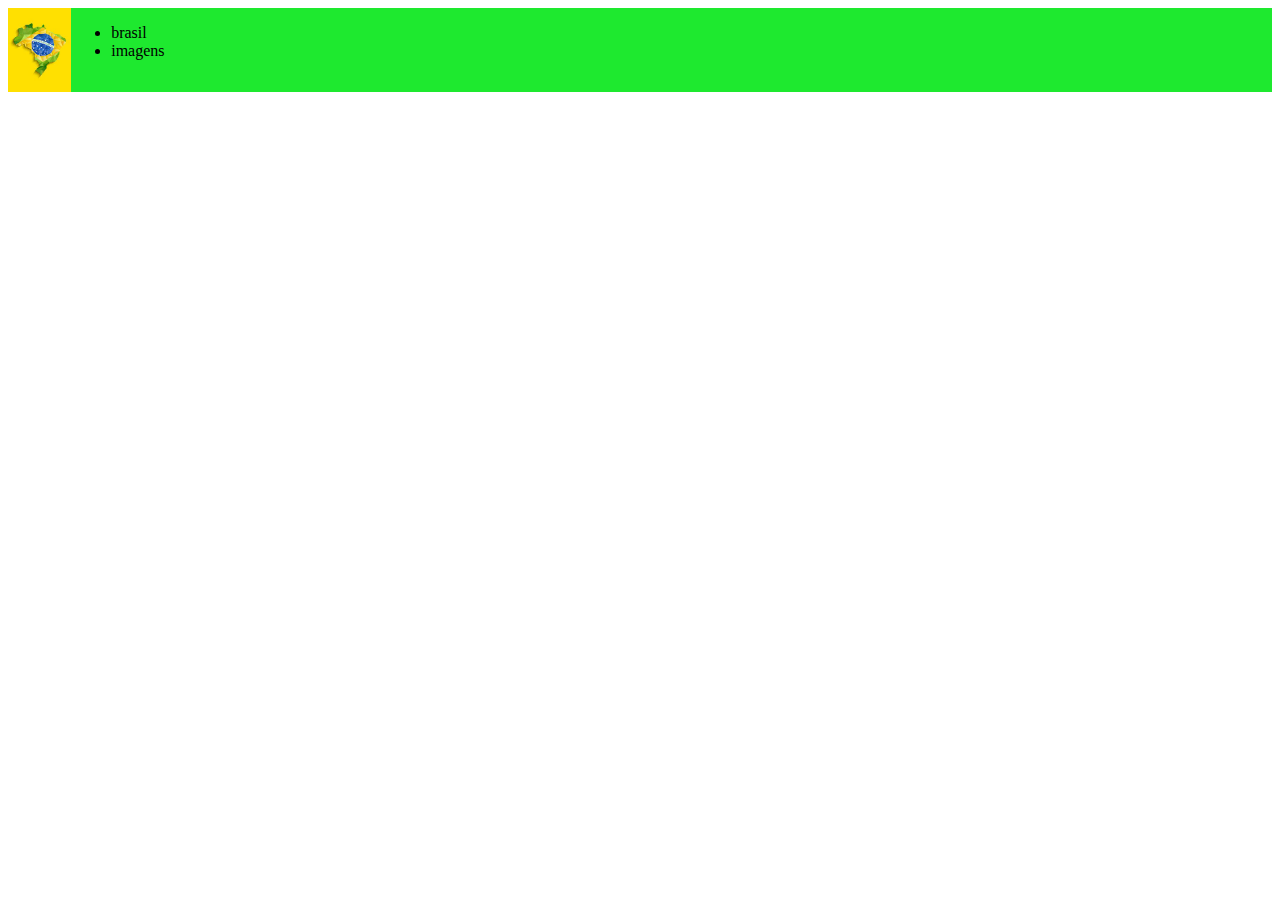
==== index.html @ fd48b2cb "avançando no site" ====
<!DOCTYPE html>
<html lang="en">
<head>
    <meta charset="UTF-8">
    <meta http-equiv="X-UA-Compatible" content="IE=edge">
    <meta name="viewport" content="width=device-width, initial-scale=1.0">
    <title>Document</title>
    <link rel="stylesheet" href="style.css">
</head>
<body>
    <header  class="cabecalho" >
        <img class="cabecalho-imagem" src="images.jpeg" alt="Logo do site">
        <ul  class="cabecalho-lista">
           <li class="cabecalho-lista-item">brasil</li>
           <li class="cabecalho-lista-item">imagens</li>
        </ul>
      <header>

</body>
</html>
---- style.css ----
.cabecalho {
    background-color: rgb(30, 233, 47);
    display: flex;
}


.cabecalho-imagem{
    width: 5%;
}
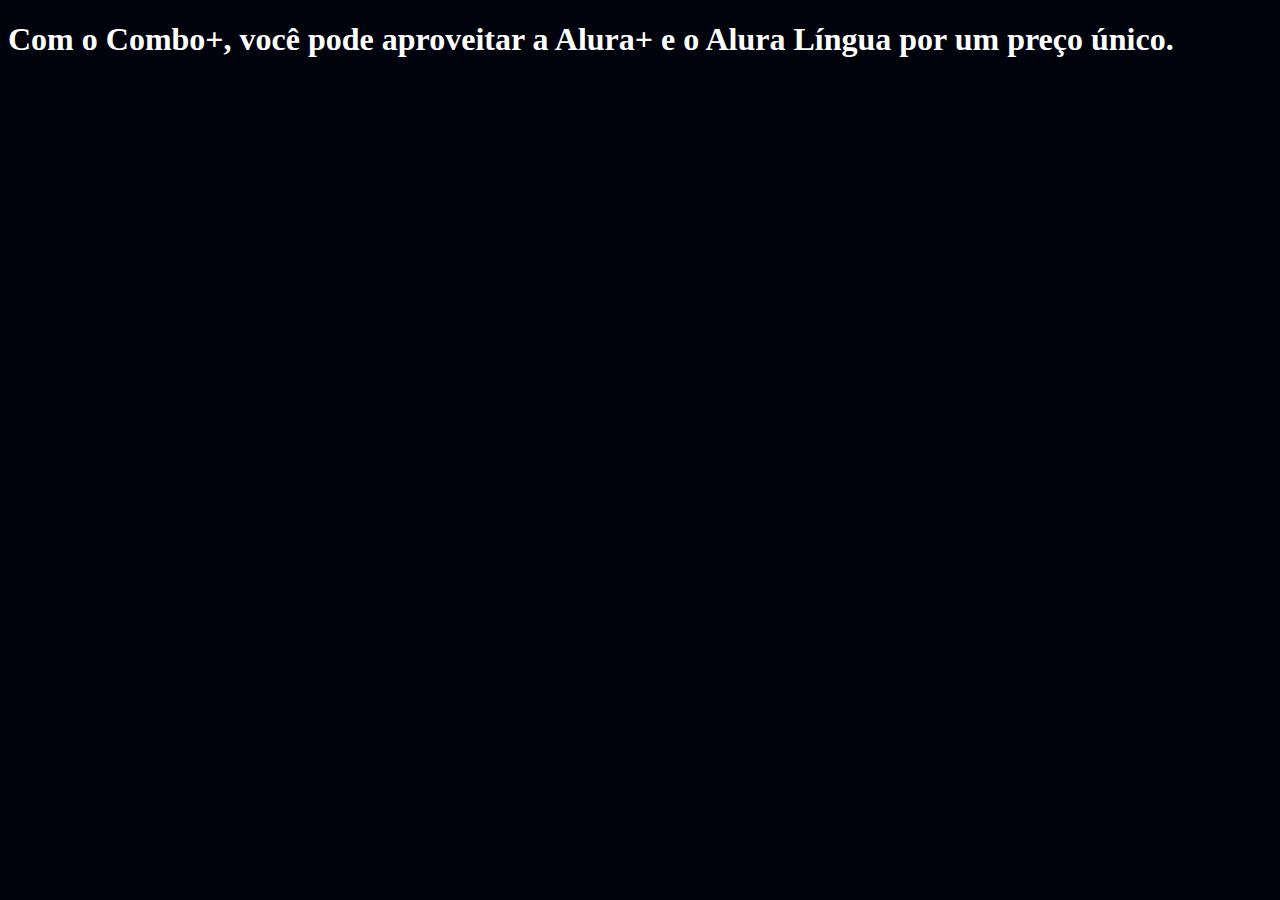
==== commit 9d082a83: "recomeço" ====
--- a/index.html
+++ b/index.html
@@ -1,20 +1,15 @@
 <!DOCTYPE html>
-<html lang="en">
+<html>
+   
 <head>
+    <title>Alura Plus</title>
     <meta charset="UTF-8">
-    <meta http-equiv="X-UA-Compatible" content="IE=edge">
-    <meta name="viewport" content="width=device-width, initial-scale=1.0">
-    <title>Document</title>
+    <meta name="viewport" content="width=device-width, initial-scale=1">
     <link rel="stylesheet" href="style.css">
 </head>
+   
 <body>
-    <header  class="cabecalho" >
-        <img class="cabecalho-imagem" src="images.jpeg" alt="Logo do site">
-        <ul  class="cabecalho-lista">
-           <li class="cabecalho-lista-item">brasil</li>
-           <li class="cabecalho-lista-item">imagens</li>
-        </ul>
-      <header>
+    <h1>Com o Combo+, você pode aproveitar a Alura+ e o Alura Língua por um preço único.                                                                                                                                                                                                                                                                                                                                                                                                       </h1>
+</body>
 
-</body>
 </html>--- a/style.css
+++ b/style.css
@@ -1,10 +1,11 @@
-.cabecalho {
-    background-color: rgb(30, 233, 47);
-    display: flex;
+:root{
+    --branco-principal: #FFFFFF;
+    --cinza-secundario: #c0c0c0;
+    --botao-azul: #167BF7;
+    --cor-de-fundo: #00030c;
 }
 
-
-.cabecalho-imagem{
-    width: 5%;
-}
-
+body{
+    background-color: var(--cor-de-fundo);
+    color: var(--branco-principal);
+}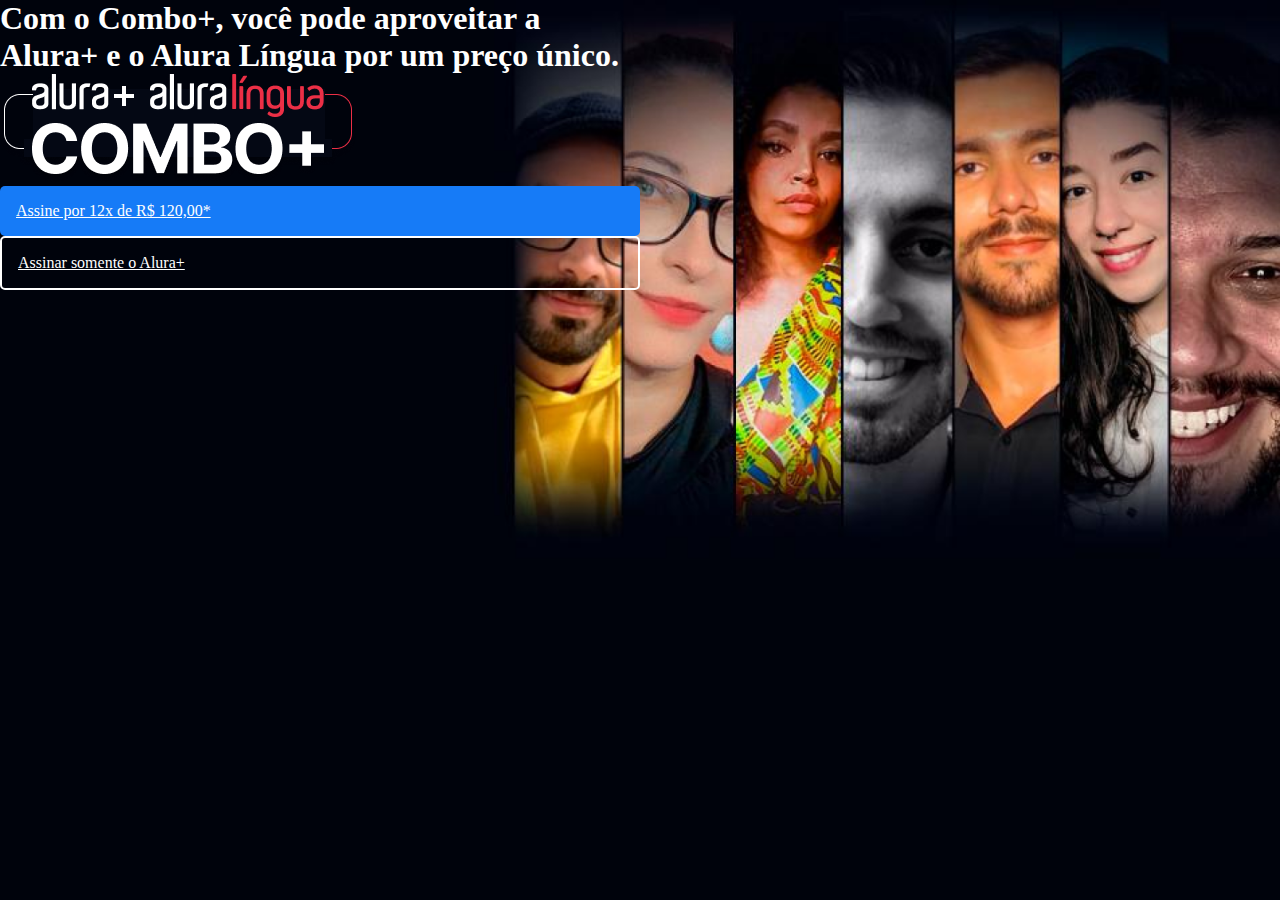
==== commit 95468dd5: "mulher indecisa" ====
--- a/index.html
+++ b/index.html
@@ -9,7 +9,14 @@
 </head>
    
 <body>
-    <h1>Com o Combo+, você pode aproveitar a Alura+ e o Alura Língua por um preço único.                                                                                                                                                                                                                                                                                                                                                                                                       </h1>
+    <section class="container principal">
+        <div>
+          <h1>Com o Combo+, você pode aproveitar a Alura+ e o Alura Língua por um preço único.</h1> 
+         <img src="Combo.png" alt="o combo+ é a junção do alura+ e o alura lingua"> 
+         <a href="www.alura.com.br" class="container__botao">Assine por 12x de R$ 120,00*</a>
+         <a href="www.alura.com.br" class="container__botao botao_secundario">Assinar somente o Alura+</a>
+         </div>
+    </section>                                                                                                                                                                                                                                                                                                                                                                               </h1>
 </body>
 
 </html>--- a/style.css
+++ b/style.css
@@ -8,4 +8,34 @@
 body{
     background-color: var(--cor-de-fundo);
     color: var(--branco-principal);
+}
+
+*{ 
+    margin: 0;
+    padding: 0;
+}
+
+.principal {
+     background-image: url("Background.png");
+     background-repeat: no-repeat;
+     background-size: contain;
+}
+
+.container {
+    height: 100vh;
+    display: grid;
+    grid-template-columns: 50% 50%;
+}
+
+.container__botao {
+    background-color: var(--botao-azul);
+    border-radius: 5px;
+    padding: 1em;
+    color: var(--branco-principal);
+    display: block;
+}
+
+.botao_secundario {
+    background-color: transparent;
+    border: 2px solid var(--branco-principal);
 }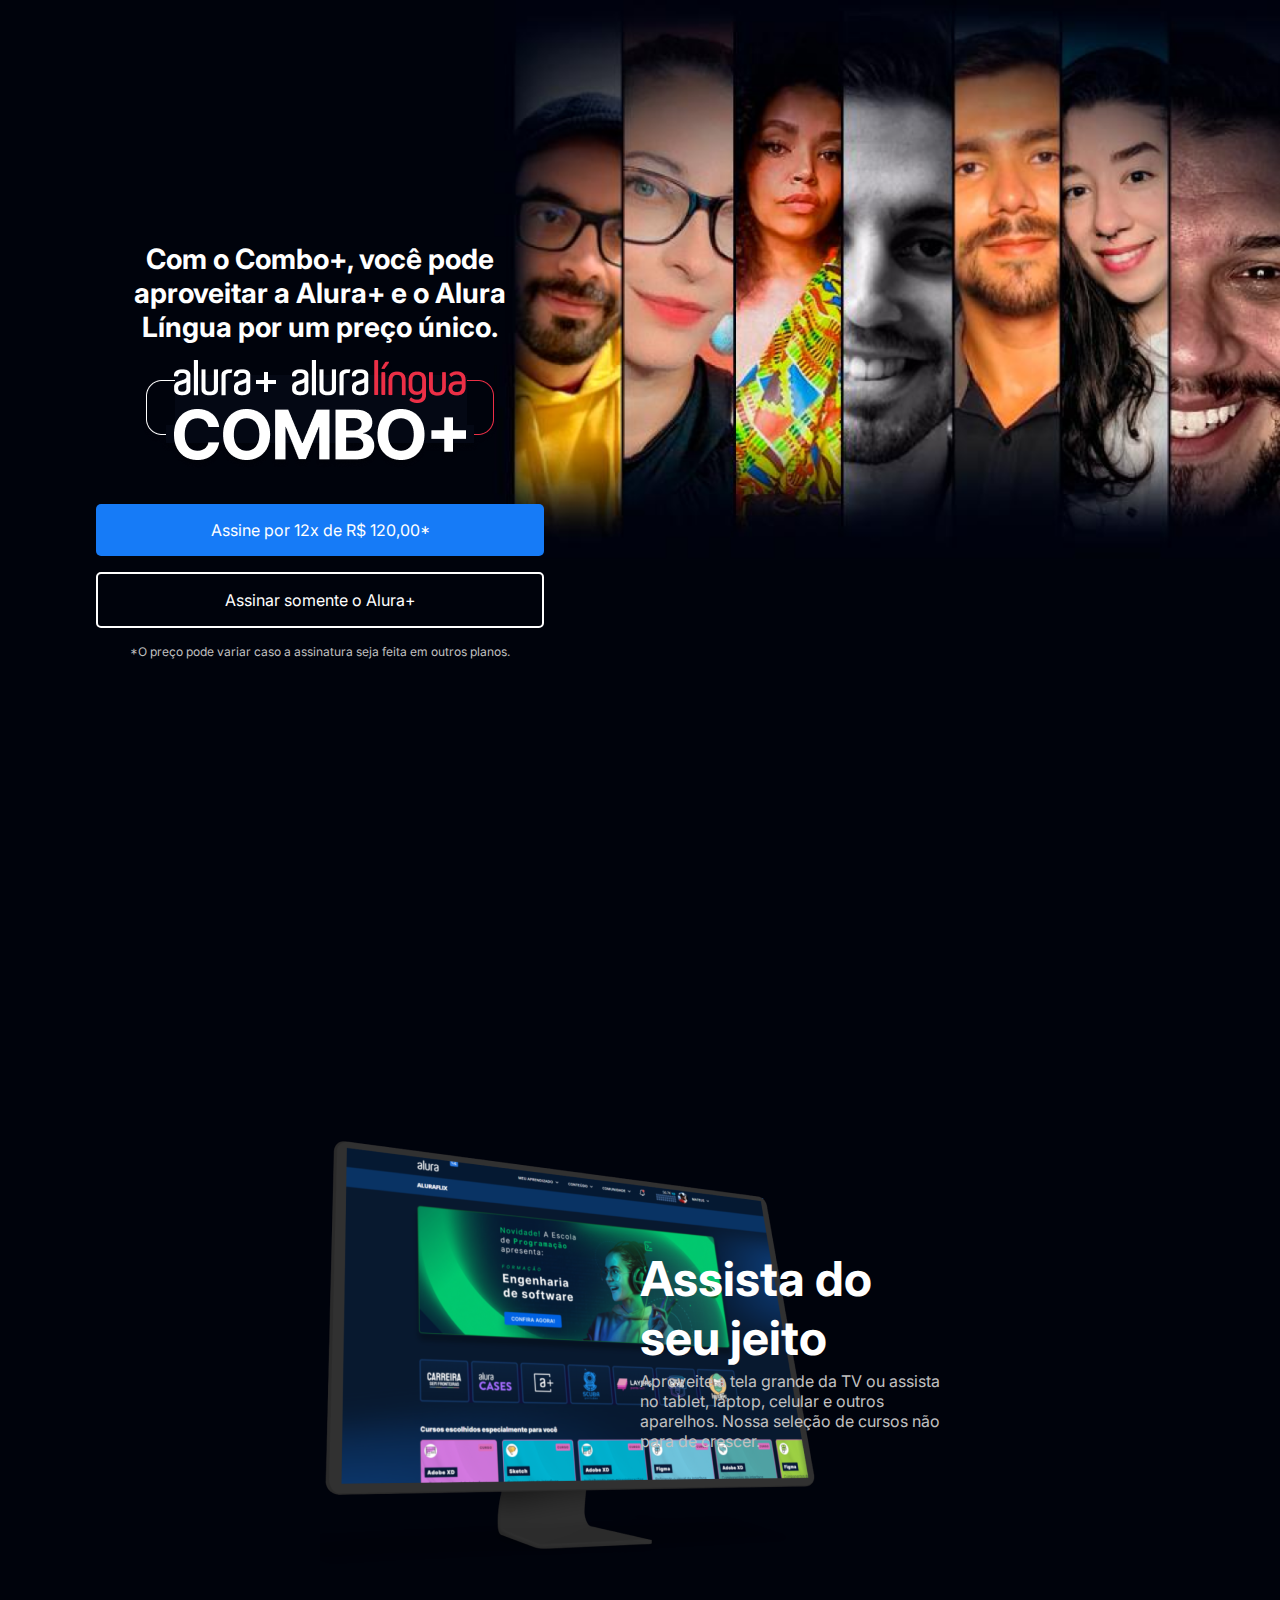
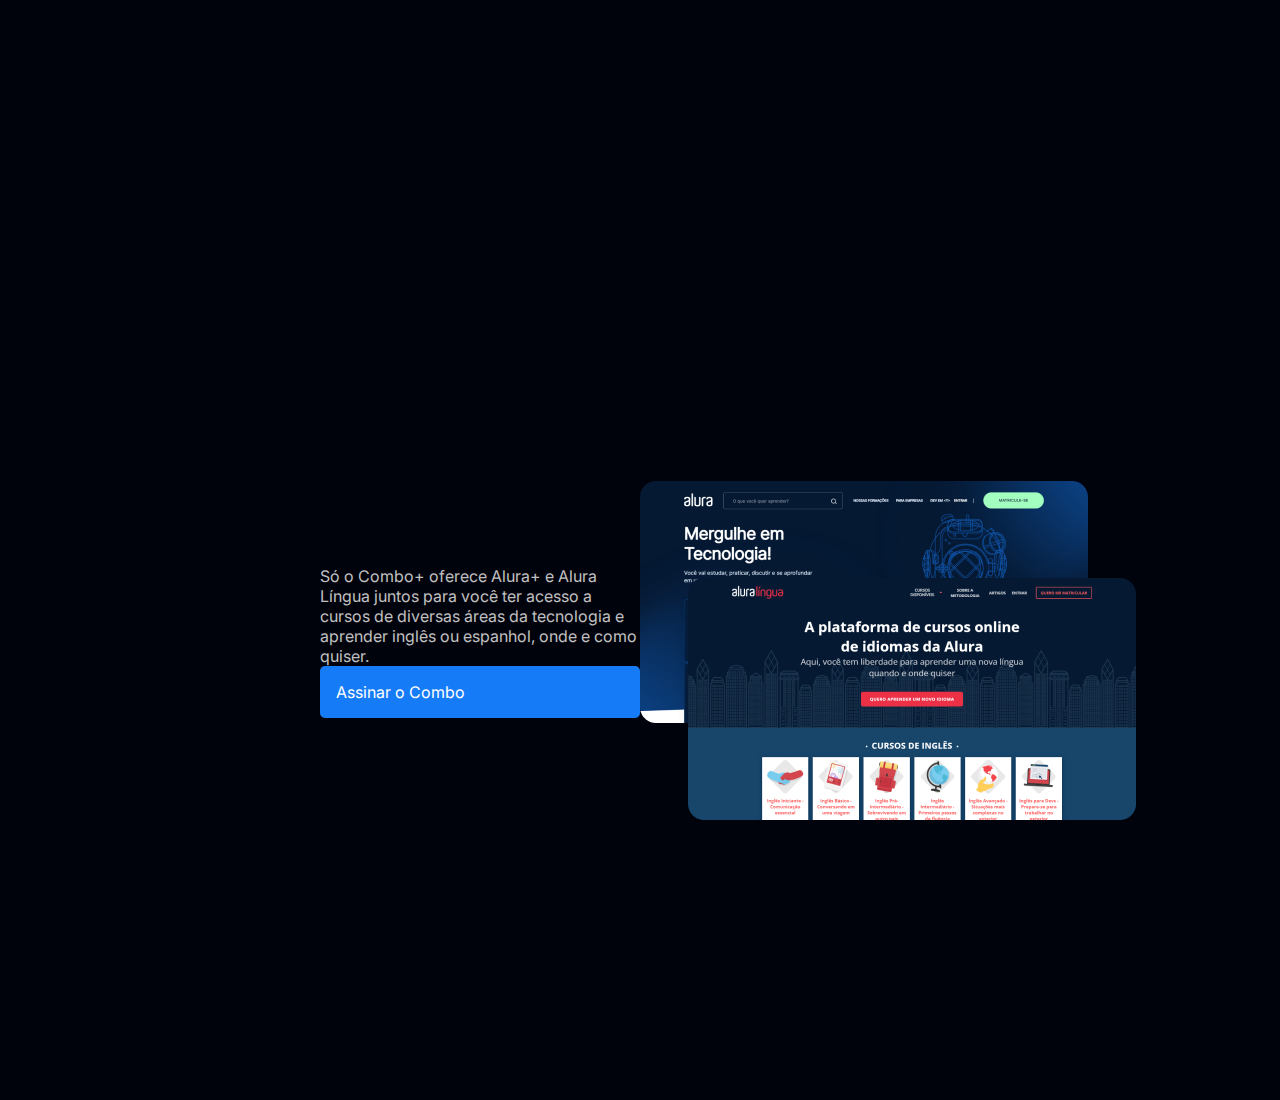
==== commit 05bad707: "adicionando imagens e continuando o trabalho" ====
--- a/index.html
+++ b/index.html
@@ -6,17 +6,39 @@
     <meta charset="UTF-8">
     <meta name="viewport" content="width=device-width, initial-scale=1">
     <link rel="stylesheet" href="style.css">
+    <link rel="preconnect" href="https://fonts.googleapis.com">
+    <link rel="preconnect" href="https://fonts.gstatic.com" crossorigin>
+    <link href="https://fonts.googleapis.com/css2?family=Inter:wght@400;700&display=swap" rel="stylesheet">
 </head>
-   
+<p class="container__aviso"></p>
 <body>
+
     <section class="container principal">
-        <div>
-          <h1>Com o Combo+, você pode aproveitar a Alura+ e o Alura Língua por um preço único.</h1> 
-         <img src="Combo.png" alt="o combo+ é a junção do alura+ e o alura lingua"> 
+        <div class="container__caixa">
+          <h1 class="container__titulo"> Com o Combo+, você pode aproveitar a Alura+ e o Alura Língua por um preço único.</h1> 
+         <img src="Combo.png" alt="o combo+ é a junção do alura+ e o alura lingua" class="container__imagem"> 
          <a href="www.alura.com.br" class="container__botao">Assine por 12x de R$ 120,00*</a>
          <a href="www.alura.com.br" class="container__botao botao_secundario">Assinar somente o Alura+</a>
+         <p class="container__aviso">*O preço pode variar caso a assinatura seja feita em outros planos.</p>
          </div>
-    </section>                                                                                                                                                                                                                                                                                                                                                                               </h1>
+    </section>  </h1>
+
+     <section class="container secundario">
+        <img src="Pixel True Mockup 1.png" alt="Um munitor e um celuler com o alura plus aberto" class="secunario__imagem">
+        <div class="container__descricao">
+            <h2 class="descricao__titulo">Assista do seu jeito</h2>
+            <p class="descricao__texto">Aproveite a tela grande da TV ou assista no tablet, laptop, celular e outros aparelhos. Nossa seleção de cursos não para de crescer.</p>
+        </div>
+     </section>
+
+    <section class="container secundario">
+        <div class="container__descricao">
+            <p class="descricao__texto">Só o Combo+ oferece Alura+ e Alura Língua juntos para você ter acesso a cursos de diversas áreas da tecnologia e aprender inglês ou espanhol, onde e como quiser.</p>
+           <a href="www.alura.com.br" class="container__botao secundario__botao">Assinar o Combo</a>
+        </div>
+        <img src="Telas.png" alt="tela do alura plus e do alura lingua" class="secunario__imagem">
+    </section>
+
 </body>
 
 </html>--- a/style.css
+++ b/style.css
@@ -3,11 +3,15 @@
     --cinza-secundario: #c0c0c0;
     --botao-azul: #167BF7;
     --cor-de-fundo: #00030c;
+    --fonte-principal: 'Inter';
 }
 
 body{
     background-color: var(--cor-de-fundo);
     color: var(--branco-principal);
+    font-family: var(--fonte-principal);
+    font-size: 16px;
+    font-weight: 400;
 }
 
 *{ 
@@ -19,6 +23,8 @@
      background-image: url("Background.png");
      background-repeat: no-repeat;
      background-size: contain;
+     align-items: center;
+     text-align: center;
 }
 
 .container {
@@ -33,9 +39,49 @@
     padding: 1em;
     color: var(--branco-principal);
     display: block;
+    text-decoration: none;
+    margin-bottom: 1em;
 }
 
 .botao_secundario {
     background-color: transparent;
     border: 2px solid var(--branco-principal);
+}
+
+.container__aviso {
+   font-size: 12px;
+   color: var(--cinza-secundario);
+}
+
+.container__titulo {
+ font-size: 28px;
+ font-weight: 700;
+}
+
+.container__imagem {
+    margin: 1em 0 2em 0;
+}
+
+.container__caixa {
+    margin: 0 6em;
+}
+
+.secundario__imagem {
+    width: 80%;
+}
+
+.secundario {
+    align-items: center;
+    margin: 0 20em;
+}
+
+.descricao__titulo {
+    font-weight: 700;
+    font-size: 48px;
+    color: var(--branco-principal);
+    margin-bottom: 0.1em;
+}
+
+.descricao__texto {
+    color: var(--cinza-secundario);
 }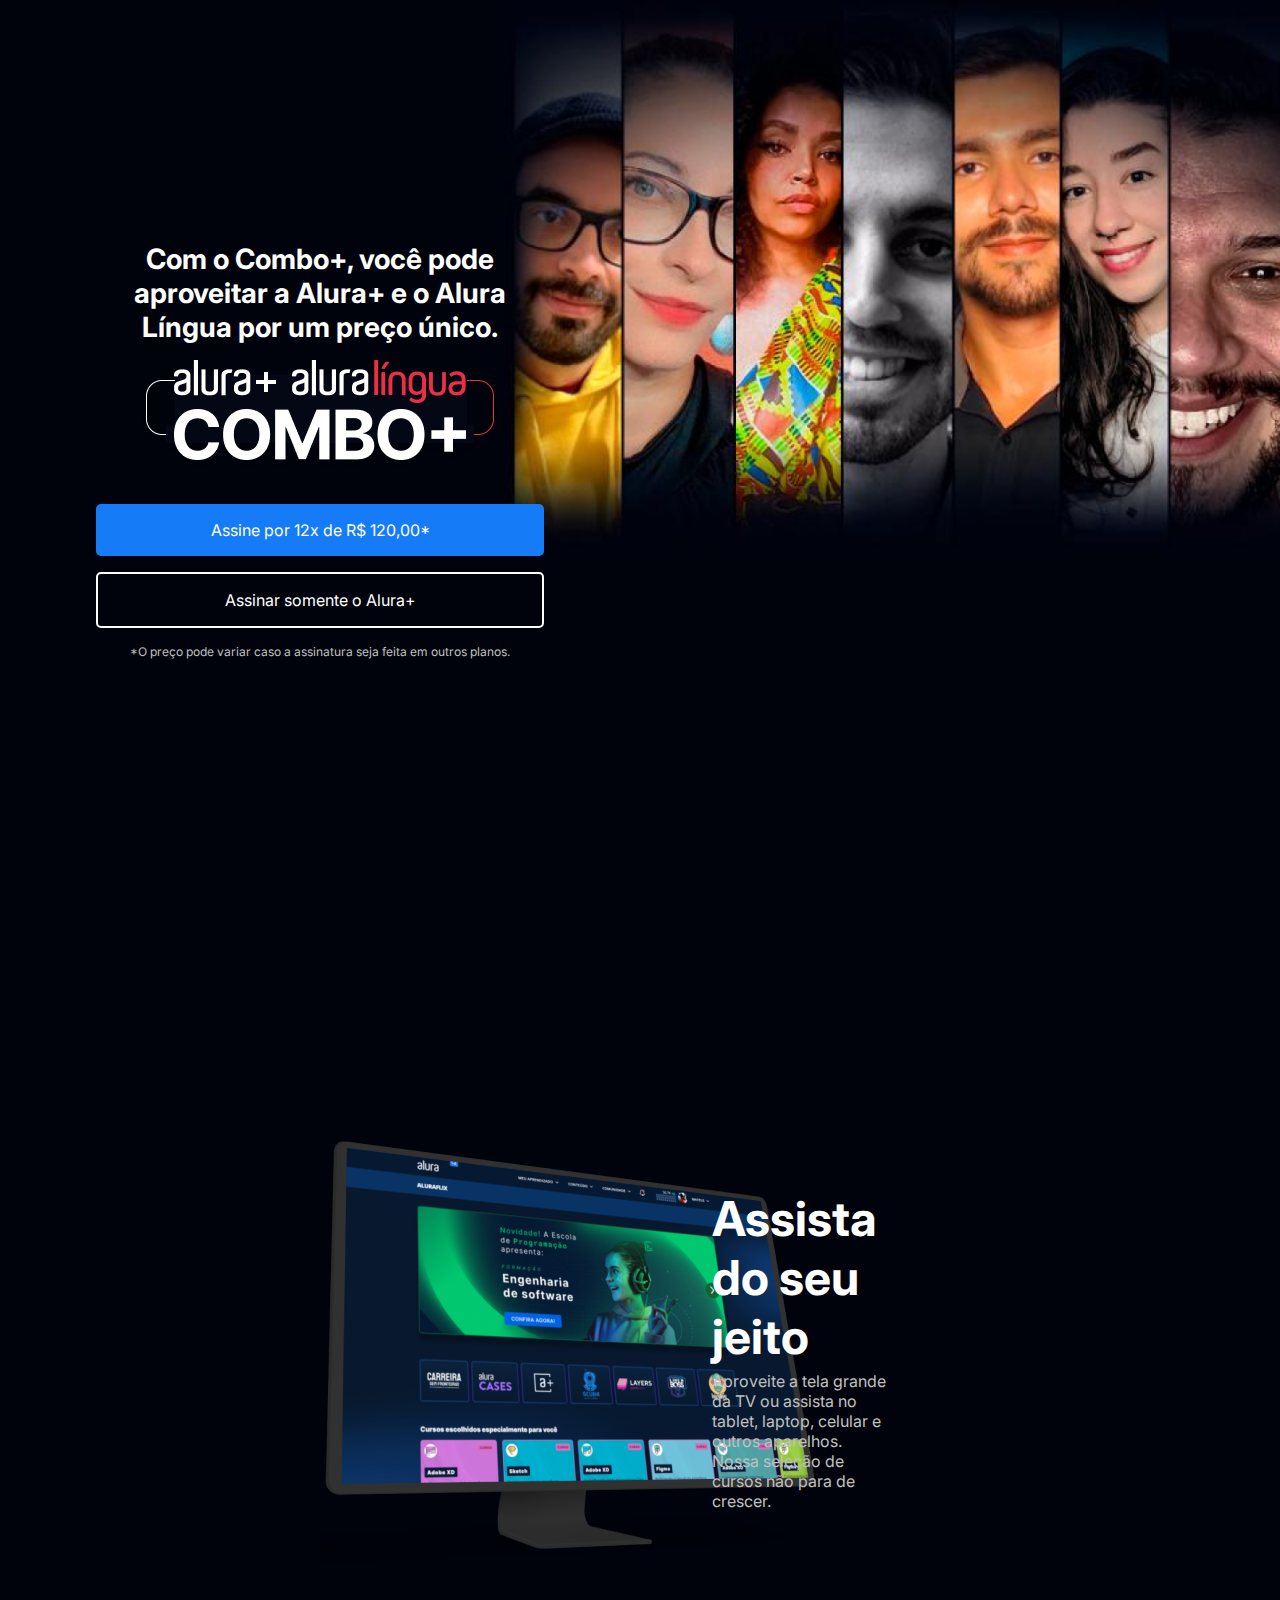
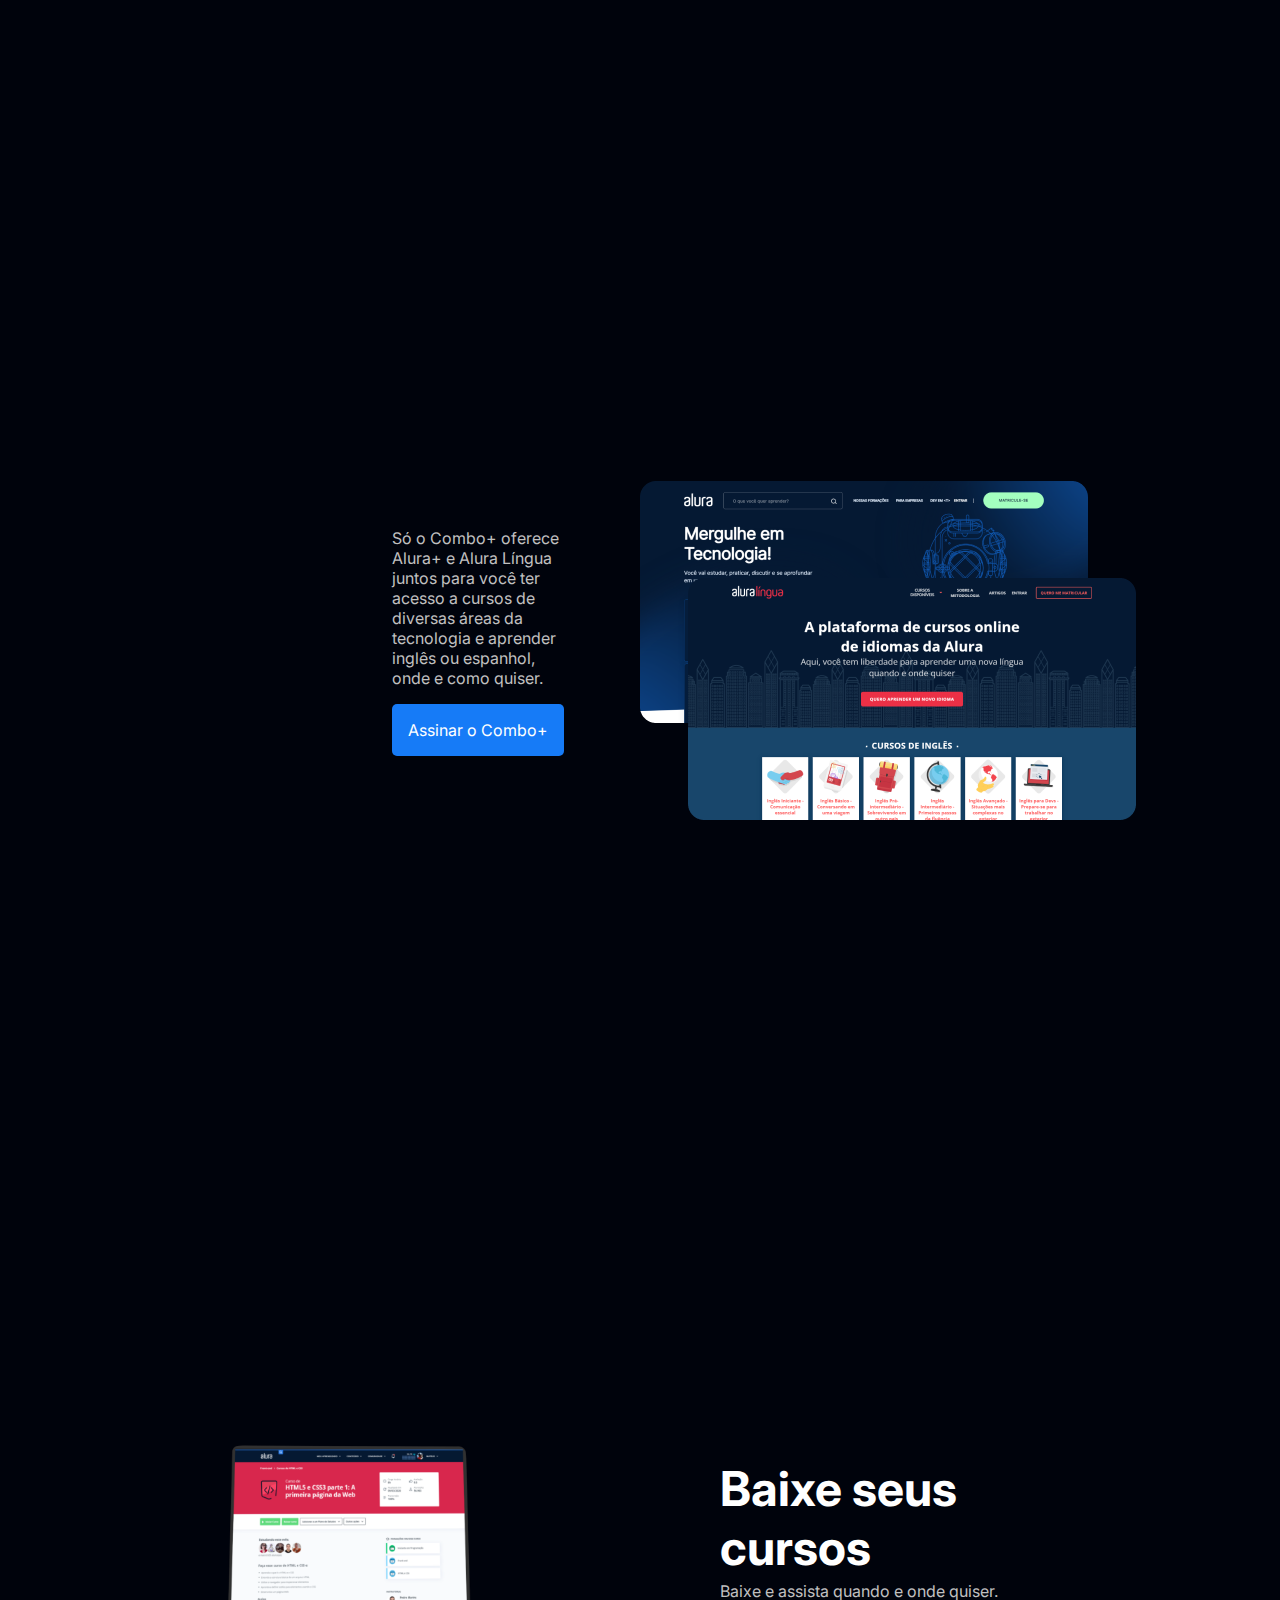
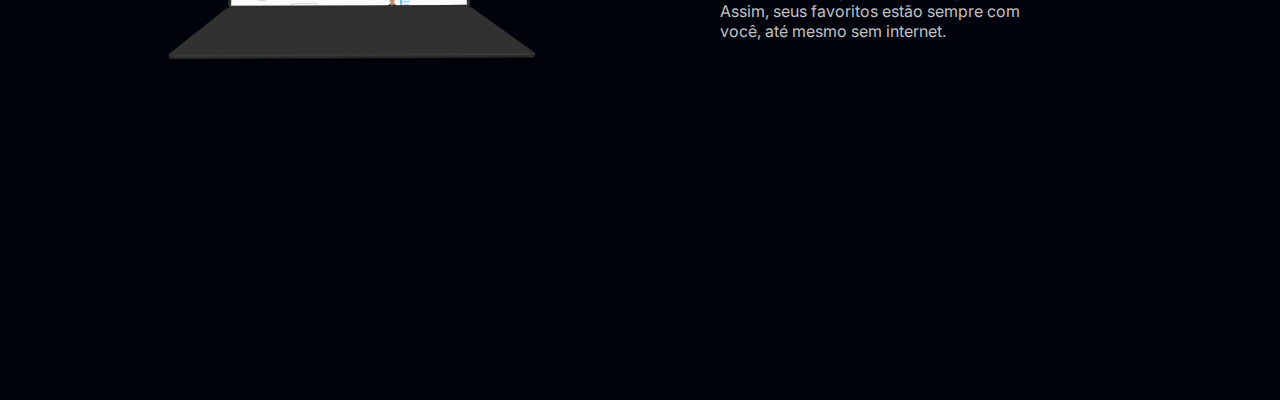
==== commit 8ce7c358: "ta complicado" ====
--- a/index.html
+++ b/index.html
@@ -34,10 +34,18 @@
     <section class="container secundario">
         <div class="container__descricao">
             <p class="descricao__texto">Só o Combo+ oferece Alura+ e Alura Língua juntos para você ter acesso a cursos de diversas áreas da tecnologia e aprender inglês ou espanhol, onde e como quiser.</p>
-           <a href="www.alura.com.br" class="container__botao secundario__botao">Assinar o Combo</a>
+           <a href="www.alura.com.br" class="container__botao secundario__botao">Assinar o Combo+</a>
         </div>
         <img src="Telas.png" alt="tela do alura plus e do alura lingua" class="secunario__imagem">
     </section>
+     
+    <section class="container terceiro">
+        <img src="Notebook.png" class="terceiro__imagem">
+        <div class="container__recado">
+            <h2 class="recado__titulo">Baixe seus cursos</h2>
+            <p class="recado__texto">Baixe e assista quando e onde quiser. Assim, seus favoritos estão sempre com você, até mesmo sem internet.</p>
+        </div>
+      </section>
 
 </body>
 
--- a/style.css
+++ b/style.css
@@ -84,4 +84,37 @@
 
 .descricao__texto {
     color: var(--cinza-secundario);
+}
+
+.secundario__botao {
+    display: inline-block;
+    margin-top: 1em;
+}
+
+.container__descricao {
+    padding: 4.5em;
+}
+
+.terceiro__imagem {
+    width: 80%;
+}
+
+.terceiro {
+    align-items: center;
+    margin: 0 10em;
+}
+
+.recado__titulo {
+    font-weight: 700;
+    font-size: 48px;
+    color: var(--branco-principal);
+    margin-bottom: 0.1em;
+}
+
+.recado__texto {
+    color: var(--cinza-secundario);
+}
+
+.container__recado {
+    padding: 5em;
 }